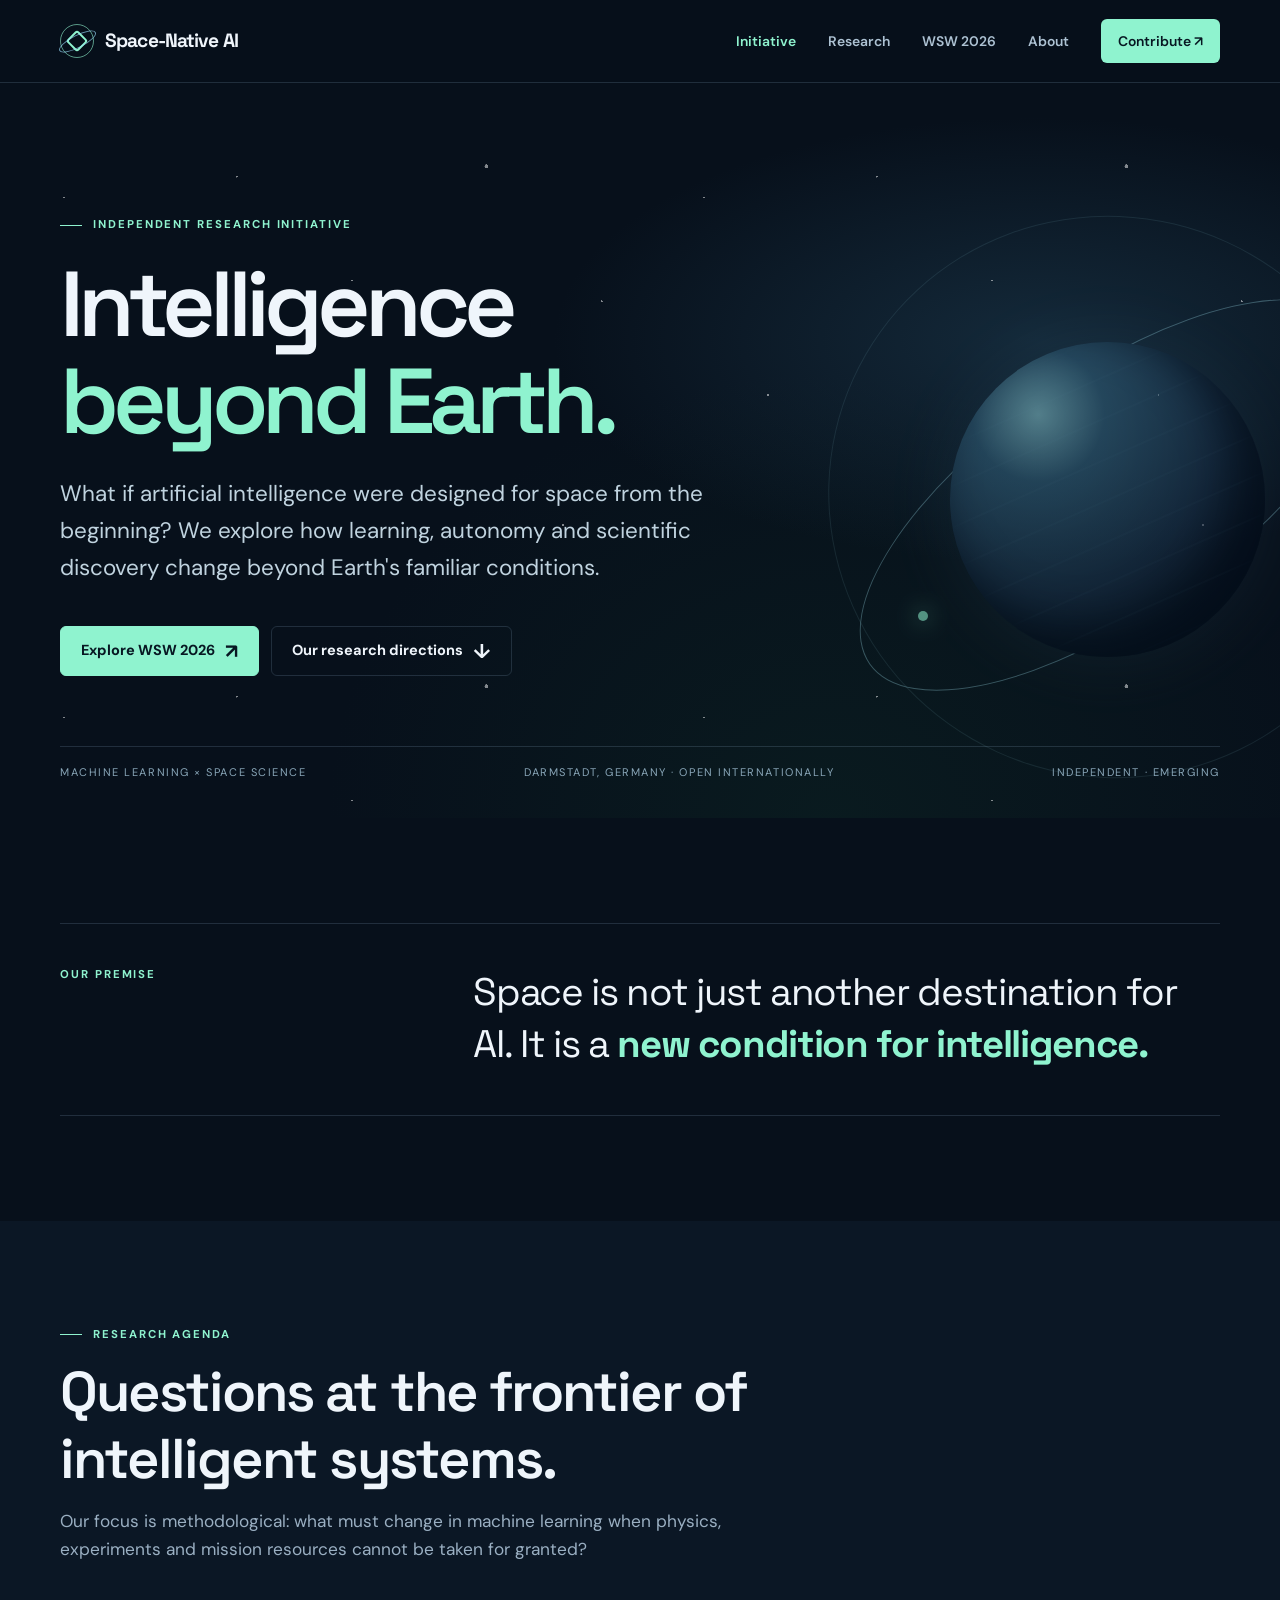
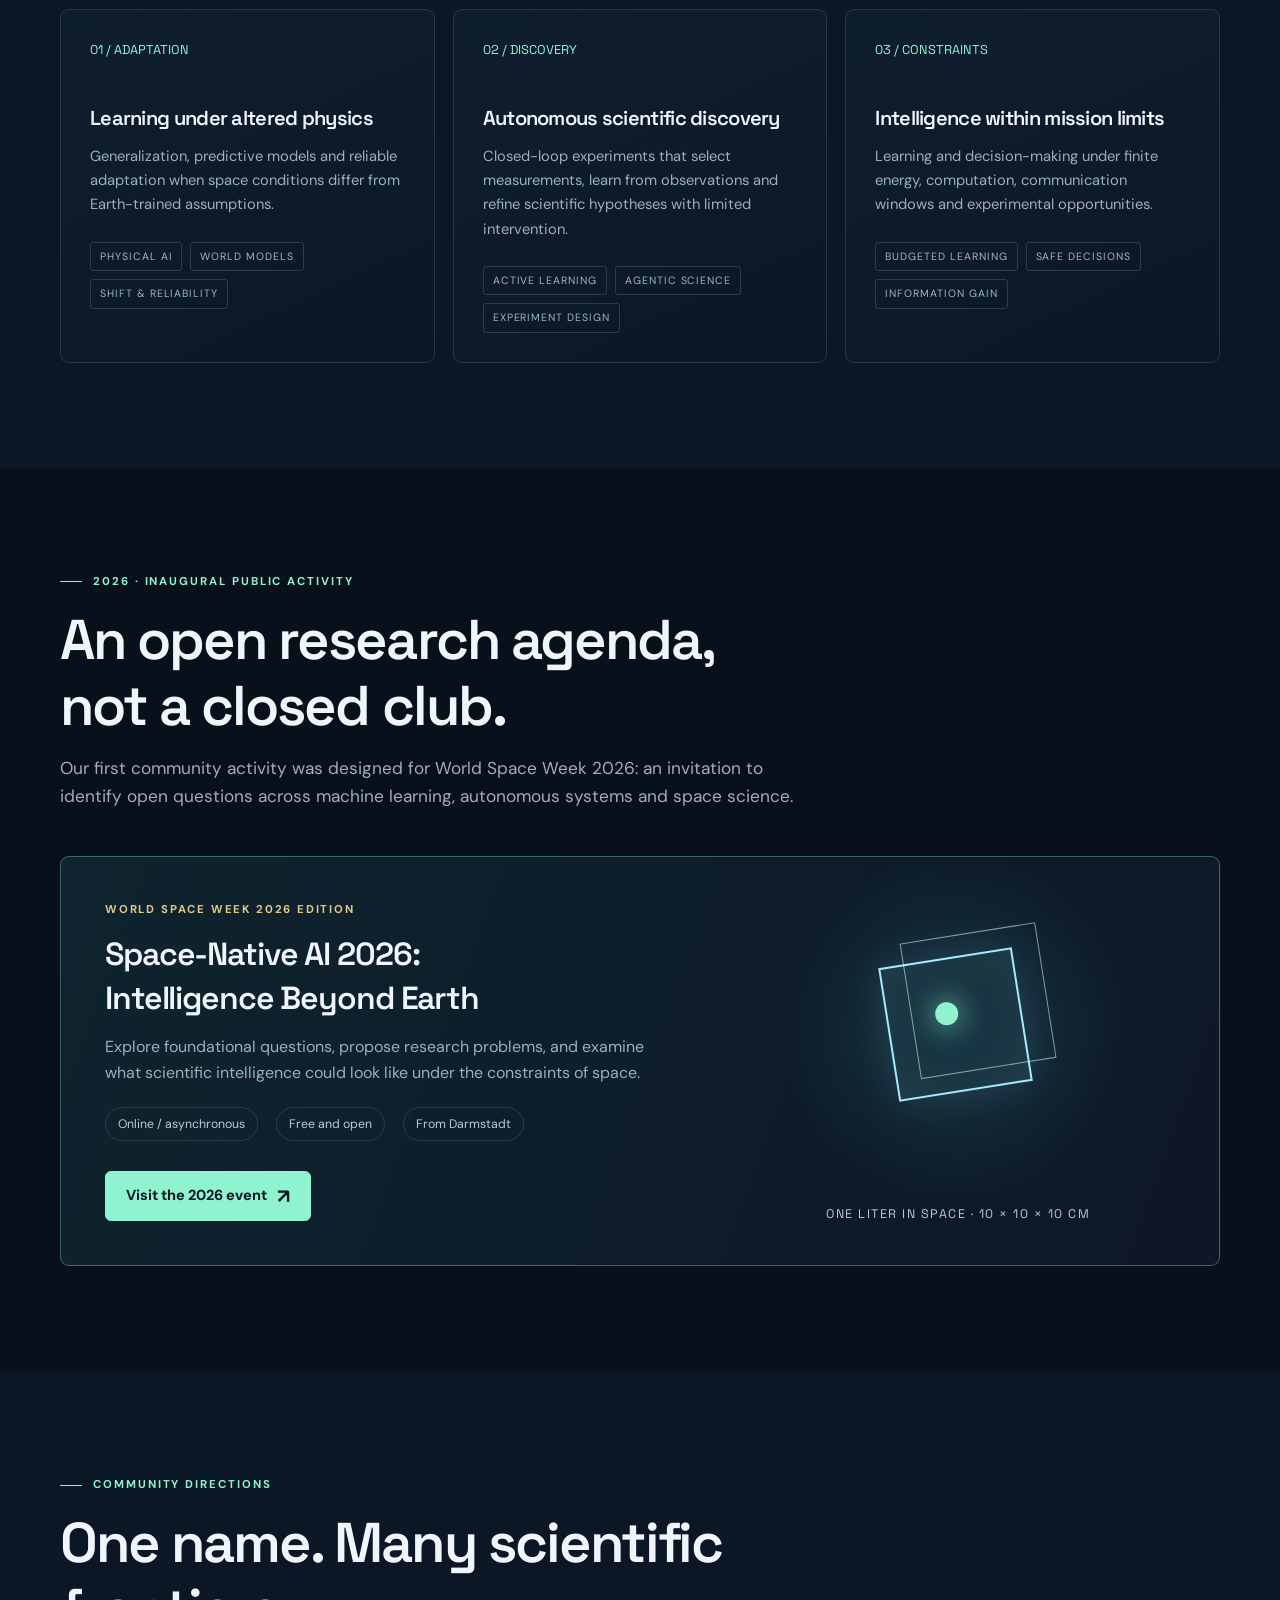
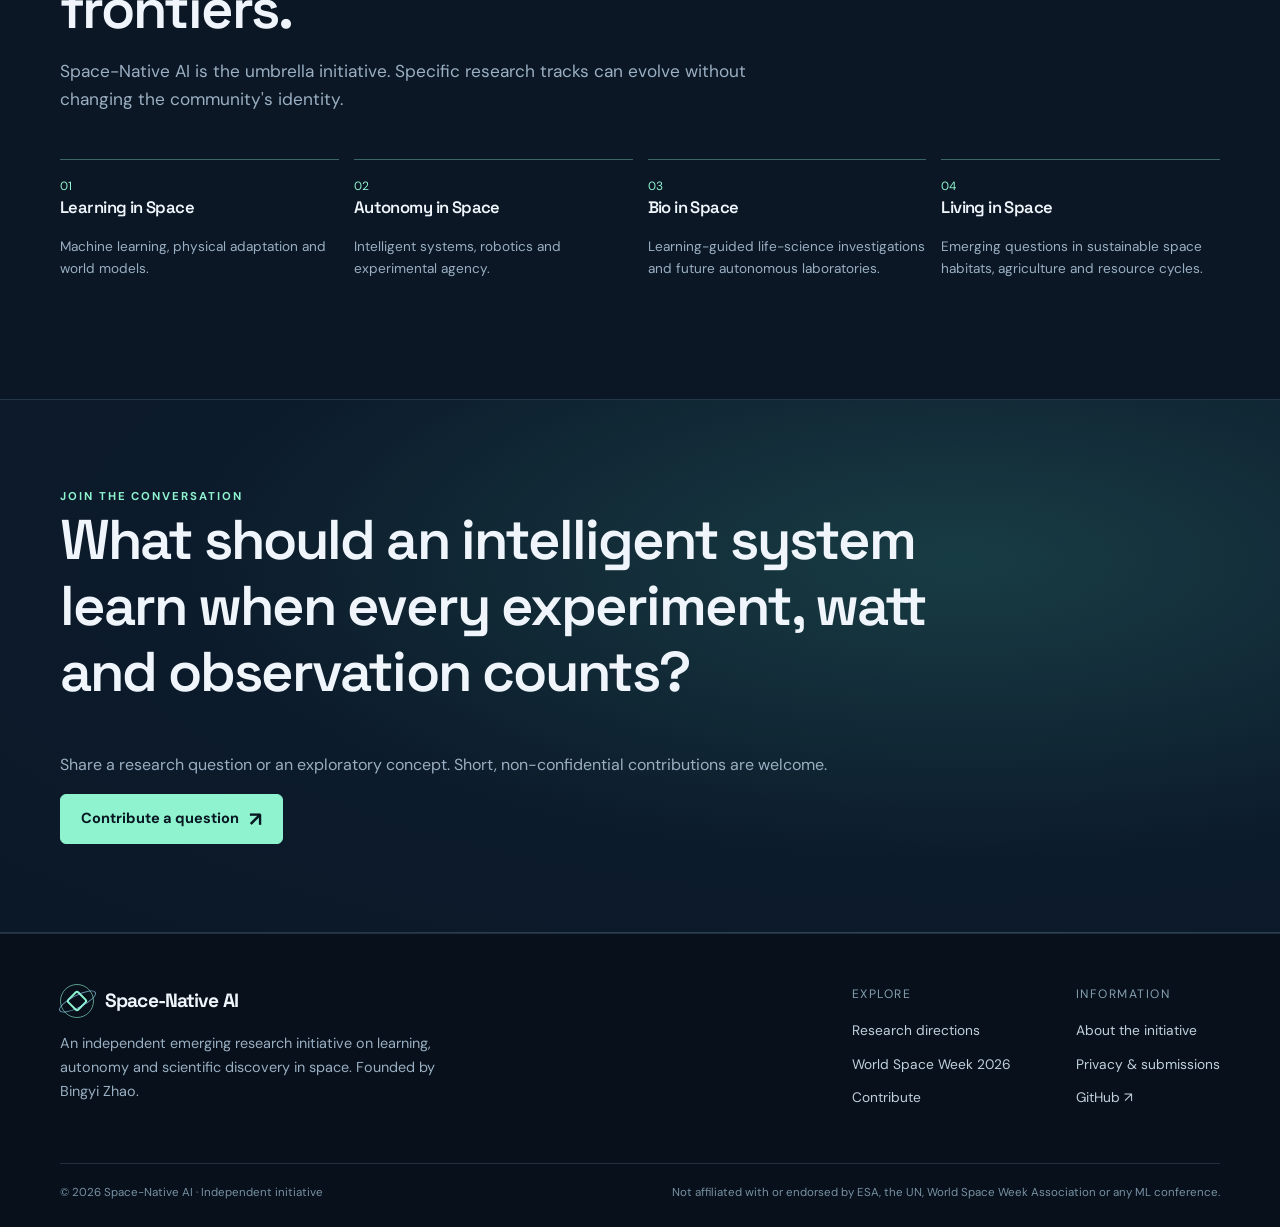
==== index.html @ cac22984 "Add files via upload" ====
<!doctype html>
<html lang="en"><head><meta charset="utf-8"><meta name="viewport" content="width=device-width,initial-scale=1"><meta name="theme-color" content="#07101b"><meta name="description" content="Space-Native AI is an independent emerging research initiative exploring machine learning, autonomous science and intelligence beyond Earth."><title>Space-Native AI — Intelligence Beyond Earth</title><link rel="canonical" href="https://space-native-ai.github.io/"><link rel="icon" href="favicon.svg" type="image/svg+xml"><link rel="stylesheet" href="styles.css"></head>
<body><a class="skip" href="#main">Skip to content</a>
<header class="site-header"><div class="container nav-wrap"><a class="brand" href="index.html" aria-label="Space-Native AI home"><span class="brand-symbol" aria-hidden="true"></span><span class="wordmark">Space-Native AI</span></a><button class="menu-toggle" aria-expanded="false" aria-controls="site-nav">Menu</button><nav id="site-nav" class="nav-links" aria-label="Primary"><a href="index.html" aria-current="page">Initiative</a><a href="index.html#research">Research</a><a href="event-2026.html">WSW 2026</a><a href="about.html">About</a><a class="nav-cta" href="contribute.html">Contribute ↗</a></nav></div></header>
<main id="main"><section class="hero"><div class="hero-orbit" aria-hidden="true"><div class="orbit-ring secondary"></div><div class="orbit-ring"></div><div class="planet"></div><div class="orbital-dot"></div></div><div class="container hero-content"><div class="eyebrow"><span class="dash"></span>Independent research initiative</div><h1>Intelligence<br><em>beyond Earth.</em></h1><p class="hero-lead">What if artificial intelligence were designed for space from the beginning? We explore how learning, autonomy and scientific discovery change beyond Earth's familiar conditions.</p><div class="hero-actions"><a class="btn primary" href="event-2026.html">Explore WSW 2026 <span class="arrow">↗</span></a><a class="btn" href="#research">Our research directions <span class="arrow">↓</span></a></div></div><div class="hero-foot"><div class="container foot-strip"><span>Machine Learning × Space Science</span><span>Darmstadt, Germany · Open internationally</span><span>Independent · Emerging</span></div></div></section>
<section class="section"><div class="container"><div class="statement"><div class="eyebrow">Our premise</div><blockquote>Space is not just another destination for AI. It is a <strong>new condition for intelligence.</strong></blockquote></div></div></section>
<section class="section alt" id="research"><div class="container"><div class="section-intro"><div class="eyebrow"><span class="dash"></span>Research agenda</div><h2>Questions at the frontier of intelligent systems.</h2><p>Our focus is methodological: what must change in machine learning when physics, experiments and mission resources cannot be taken for granted?</p></div><div class="grid-3"><article class="panel"><div class="number">01 / ADAPTATION</div><h3>Learning under altered physics</h3><p>Generalization, predictive models and reliable adaptation when space conditions differ from Earth-trained assumptions.</p><div class="tags"><span class="tag">Physical AI</span><span class="tag">World Models</span><span class="tag">Shift & Reliability</span></div></article><article class="panel"><div class="number">02 / DISCOVERY</div><h3>Autonomous scientific discovery</h3><p>Closed-loop experiments that select measurements, learn from observations and refine scientific hypotheses with limited intervention.</p><div class="tags"><span class="tag">Active Learning</span><span class="tag">Agentic Science</span><span class="tag">Experiment Design</span></div></article><article class="panel"><div class="number">03 / CONSTRAINTS</div><h3>Intelligence within mission limits</h3><p>Learning and decision-making under finite energy, computation, communication windows and experimental opportunities.</p><div class="tags"><span class="tag">Budgeted Learning</span><span class="tag">Safe Decisions</span><span class="tag">Information Gain</span></div></article></div></div></section>
<section class="section"><div class="container"><div class="section-intro"><div class="eyebrow"><span class="dash"></span>2026 · Inaugural public activity</div><h2>An open research agenda, not a closed club.</h2><p>Our first community activity was designed for World Space Week 2026: an invitation to identify open questions across machine learning, autonomous systems and space science.</p></div><div class="event-panel"><div class="event-panel-content"><div class="kicker">World Space Week 2026 edition</div><h3>Space-Native AI 2026:<br>Intelligence Beyond Earth</h3><p>Explore foundational questions, propose research problems, and examine what scientific intelligence could look like under the constraints of space.</p><div class="meta"><span>Online / asynchronous</span><span>Free and open</span><span>From Darmstadt</span></div><a class="btn primary" href="event-2026.html">Visit the 2026 event <span class="arrow">↗</span></a></div><div class="event-panel-visual" aria-hidden="true"><div class="cube"></div><div class="cube-caption">ONE LITER IN SPACE · 10 × 10 × 10 CM</div></div></div></div></section>
<section class="section alt"><div class="container"><div class="section-intro"><div class="eyebrow"><span class="dash"></span>Community directions</div><h2>One name. Many scientific frontiers.</h2><p>Space-Native AI is the umbrella initiative. Specific research tracks can evolve without changing the community's identity.</p></div><div class="tracks"><div class="track"><div class="track-no">01</div><h3>Learning in Space</h3><p>Machine learning, physical adaptation and world models.</p></div><div class="track"><div class="track-no">02</div><h3>Autonomy in Space</h3><p>Intelligent systems, robotics and experimental agency.</p></div><div class="track"><div class="track-no">03</div><h3>Bio in Space</h3><p>Learning-guided life-science investigations and future autonomous laboratories.</p></div><div class="track"><div class="track-no">04</div><h3>Living in Space</h3><p>Emerging questions in sustainable space habitats, agriculture and resource cycles.</p></div></div></div></section>
<section class="quote-band"><div class="container"><div class="eyebrow">Join the conversation</div><h2>What should an intelligent system learn when every experiment, watt and observation counts?</h2><p>Share a research question or an exploratory concept. Short, non-confidential contributions are welcome.</p><a class="btn primary" href="contribute.html">Contribute a question <span class="arrow">↗</span></a></div></section></main>
<footer class="footer"><div class="container"><div class="footer-main"><div><a class="brand" href="index.html"><span class="brand-symbol" aria-hidden="true"></span><span class="wordmark">Space-Native AI</span></a><p class="footer-description">An independent emerging research initiative on learning, autonomy and scientific discovery in space. Founded by Bingyi Zhao.</p></div><div class="footer-links"><div><span>Explore</span><a href="index.html#research">Research directions</a><a href="event-2026.html">World Space Week 2026</a><a href="contribute.html">Contribute</a></div><div><span>Information</span><a href="about.html">About the initiative</a><a href="privacy.html">Privacy & submissions</a><a href="https://github.com/space-native-ai/space-native-ai.github.io" target="_blank" rel="noopener noreferrer">GitHub ↗</a></div></div></div><div class="footer-bottom"><span>© <span data-year>2026</span> Space-Native AI · Independent initiative</span><span>Not affiliated with or endorsed by ESA, the UN, World Space Week Association or any ML conference.</span></div></div></footer><script src="script.js"></script></body></html>
---- styles.css ----
@import url('https://fonts.googleapis.com/css2?family=DM+Sans:wght@400;500;600;700&family=Space+Grotesk:wght@400;500;600;700&display=swap');
:root{--bg:#07101b;--navy:#0b1828;--panel:#101f2f;--panel2:#142537;--ink:#eff5fb;--muted:#9aafc2;--subtle:#668196;--line:rgba(168,207,232,.16);--accent:#8ff3cf;--sky:#9bdfff;--gold:#e0c78a;--max:1160px}*{box-sizing:border-box}html{scroll-behavior:smooth}body{margin:0;background:var(--bg);color:var(--ink);font:16px/1.65 'DM Sans',system-ui,-apple-system,Segoe UI,sans-serif;-webkit-font-smoothing:antialiased}a{color:inherit;text-decoration:none}button{font:inherit}h1,h2,h3,h4,p{margin-top:0}h1,h2,h3,.wordmark,.mono-head{font-family:'Space Grotesk',system-ui,sans-serif;letter-spacing:-.035em}p{color:var(--muted)}h1{font-size:clamp(3.25rem,7.2vw,6.8rem);line-height:1.06;font-weight:600;letter-spacing:-.065em}h2{font-size:clamp(2rem,4.4vw,3.5rem);line-height:1.18;font-weight:600}h3{font-size:1.26rem;line-height:1.35;font-weight:600}.container{width:min(calc(100% - 52px),var(--max));margin-inline:auto}.skip{position:absolute;top:-100px;left:12px;padding:10px 16px;background:var(--accent);color:#0b1721;z-index:100}.skip:focus{top:12px}.site-header{height:83px;position:relative;z-index:20;border-bottom:1px solid var(--line);background:#07101be8;backdrop-filter:blur(16px)}.nav-wrap{height:100%;display:flex;align-items:center;justify-content:space-between;gap:22px}.brand{display:flex;align-items:center;gap:11px}.brand-symbol{width:34px;height:34px;border:1px solid #8ff3cf99;border-radius:50%;position:relative;display:grid;place-items:center}.brand-symbol::before{content:'';width:12px;height:12px;border:2px solid var(--accent);transform:rotate(45deg);border-radius:3px}.brand-symbol::after{content:'';position:absolute;width:39px;height:11px;border:1px solid var(--sky);transform:rotate(-27deg);border-radius:50%;opacity:.65}.wordmark{font-size:1.2rem;letter-spacing:-.045em;font-weight:700}.nav-links{display:flex;gap:32px;align-items:center}.nav-links a{font-size:.87rem;color:#adc2d3;font-weight:600;transition:color .2s}.nav-links a:hover,.nav-links a[aria-current=page]{color:var(--accent)}.nav-links .nav-cta{color:#071722;background:var(--accent);padding:11px 17px;border-radius:6px}.nav-links .nav-cta:hover{color:#071722;background:#b1ffe2}.menu-toggle{display:none;border:1px solid var(--line);background:transparent;color:var(--ink);padding:8px 11px;border-radius:5px}.eyebrow{text-transform:uppercase;letter-spacing:.17em;color:var(--accent);font-size:.71rem;font-weight:700}.eyebrow .dash{display:inline-block;width:22px;height:1px;background:currentColor;vertical-align:middle;margin-right:11px}.hero{position:relative;min-height:720px;overflow:hidden;background:radial-gradient(ellipse at 81% 35%,#23475e75 0%,transparent 33%),radial-gradient(ellipse at 65% 100%,#10372a45,transparent 43%)}.hero:before,.starfield:before{content:'';position:absolute;inset:0;pointer-events:none;opacity:.5;background-image:radial-gradient(1px 1px at 10% 22%,#ffffff 90%,transparent),radial-gradient(1px 1px at 20% 60%,#ffffff 90%,transparent),radial-gradient(1px 1px at 37% 18%,#ffffff 90%,transparent),radial-gradient(1px 1px at 55% 38%,#fff 90%,transparent),radial-gradient(2px 2px at 76% 16%,#fff 90%,transparent),radial-gradient(1px 1px at 81% 60%,#fff 90%,transparent),radial-gradient(1px 1px at 94% 42%,#fff 90%,transparent),radial-gradient(1px 1px at 88% 85%,#fff 90%,transparent);background-size:640px 520px}.hero-content{position:relative;z-index:2;padding-top:133px;padding-bottom:142px}.hero h1{max-width:830px;margin:21px 0 25px}.hero h1 em{font-style:normal;color:var(--accent)}.hero-lead{font-size:clamp(1.13rem,2vw,1.4rem);max-width:660px;line-height:1.65;color:#c0d3df}.hero-actions{display:flex;gap:12px;flex-wrap:wrap;margin-top:39px}.btn{min-height:49px;display:inline-flex;gap:10px;align-items:center;justify-content:center;border:1px solid var(--line);padding:12px 20px;border-radius:6px;color:var(--ink);font-size:.91rem;font-weight:700;transition:transform .2s,background .2s,border-color .2s}.btn:hover{transform:translateY(-2px);border-color:var(--accent)}.btn.primary{background:var(--accent);color:#071722;border-color:var(--accent)}.btn.primary:hover{background:#b1ffe2}.btn .arrow{font-size:1.25rem;line-height:1}.hero-orbit{pointer-events:none;position:absolute;width:620px;height:620px;right:-140px;top:110px;opacity:.56}.planet{position:absolute;width:315px;height:315px;border-radius:50%;left:150px;top:149px;background:radial-gradient(circle at 28% 23%,#87c7d1 0%,#34637e 20%,#1b344d 55%,#081422 77%);box-shadow:inset -25px -22px 48px #020c1a,0 0 70px #568ba330}.planet:before{content:'';position:absolute;inset:0;border-radius:50%;background:repeating-linear-gradient(156deg,transparent 0 17px,#9bdfff09 18px 19px,transparent 20px 38px);mask-image:radial-gradient(circle,#000 60%,transparent 74%)}.orbit-ring{position:absolute;width:590px;height:240px;border:1px solid #a8ecf987;border-radius:50%;transform:rotate(-35deg);left:16px;top:182px}.orbit-ring.secondary{width:570px;height:560px;top:24px;left:27px;opacity:.32;transform:rotate(30deg)}.orbital-dot{position:absolute;width:10px;height:10px;background:var(--accent);box-shadow:0 0 22px var(--accent);border-radius:50%;left:118px;top:418px}.hero-foot{position:absolute;bottom:37px;left:0;right:0;z-index:3}.foot-strip{display:flex;justify-content:space-between;gap:20px;border-top:1px solid var(--line);padding-top:16px;color:#89a6b8;text-transform:uppercase;font-size:.69rem;letter-spacing:.14em}.section{padding:105px 0}.section-tight{padding:80px 0}.section.alt{background:#0b1725}.section-intro{max-width:735px;margin-bottom:45px}.section-intro h2{margin:15px 0 15px}.section-intro p{font-size:1.08rem}.grid-3{display:grid;grid-template-columns:repeat(3,minmax(0,1fr));gap:18px}.grid-2{display:grid;grid-template-columns:repeat(2,minmax(0,1fr));gap:18px}.panel{padding:29px;border:1px solid var(--line);background:linear-gradient(155deg,#14283a70,#0d192870);border-radius:9px;position:relative}.panel .number{font-family:'Space Grotesk';font-size:.8rem;color:var(--accent);margin-bottom:45px}.panel h3{margin-bottom:12px}.panel p{font-size:.92rem;margin-bottom:0}.panel .tags{margin-top:25px}.tags{display:flex;flex-wrap:wrap;gap:8px}.tag{font-size:.66rem;text-transform:uppercase;letter-spacing:.09em;border:1px solid #a3c2d133;padding:5px 9px;border-radius:3px;color:#9cb7c7}.statement{padding:42px 0 45px;border-top:1px solid var(--line);border-bottom:1px solid var(--line);display:grid;grid-template-columns:1fr 2fr;gap:40px;align-items:start}.statement blockquote{font-family:'Space Grotesk';font-size:clamp(1.7rem,3vw,2.7rem);line-height:1.35;margin:0;letter-spacing:-.035em}.statement blockquote strong{color:var(--accent)}.event-panel{border:1px solid #8ff3cf59;border-radius:9px;display:grid;grid-template-columns:1.1fr .9fr;overflow:hidden;background:linear-gradient(110deg,#143039a0,#0d1728)}.event-panel-content{padding:44px}.event-panel h3{font-size:2rem;margin:14px 0}.event-panel-visual{position:relative;min-height:340px;background:radial-gradient(circle at 50% 42%,#204d5988,transparent 50%)}.cube{position:absolute;left:calc(50% - 70px);top:100px;width:135px;height:135px;border:2px solid #a6ebff;transform:rotate(-12deg) skew(-3deg,3deg);box-shadow:inset 0 0 65px #9ffff122,0 0 45px #9ee9f122}.cube:before{content:'';width:135px;height:135px;position:absolute;border:1px solid #e1fff2;transform:translate(23px,-23px);opacity:.55}.cube:after{content:'';position:absolute;width:23px;height:23px;top:42px;left:47px;background:var(--accent);border-radius:50%;box-shadow:0 0 30px var(--accent)}.cube-caption{position:absolute;bottom:40px;left:0;width:100%;font-family:'Space Grotesk';text-align:center;letter-spacing:.12em;color:#b2cad5;font-size:.78rem}.tracks{display:grid;grid-template-columns:repeat(4,1fr);gap:15px}.track{border-top:1px solid #89eccc60;padding-top:17px}.track h3{font-size:1.04rem}.track p{font-size:.85rem}.track .track-no{color:var(--accent);font-size:.75rem}.quote-band{padding:88px 0;background:radial-gradient(ellipse at 75% 30%,#183c44,#0c1b2b 57%,#0b1828);border-top:1px solid var(--line);border-bottom:1px solid var(--line)}.quote-band h2{max-width:900px}.meta{display:flex;gap:18px;flex-wrap:wrap;margin:20px 0 30px}.meta span{padding:6px 12px;border:1px solid var(--line);border-radius:30px;font-size:.77rem;color:#b8cbd8}.page-hero{padding:95px 0 78px;position:relative;overflow:hidden;background:radial-gradient(ellipse at 86% 15%,#16445b70,transparent 44%)}.page-hero h1{font-size:clamp(3rem,6vw,5.3rem);max-width:900px;margin:18px 0}.page-hero .lead{font-size:1.18rem;max-width:760px}.rich-copy{max-width:800px}.rich-copy h2{font-size:1.8rem;margin-top:40px}.rich-copy p{font-size:1.04rem}.steps{counter-reset:step}.step{border-top:1px solid var(--line);padding:24px 0;display:grid;grid-template-columns:65px 1fr;gap:10px}.step::before{counter-increment:step;content:'0'counter(step);font-family:'Space Grotesk';color:var(--accent);font-size:1.5rem}.step h3{margin-bottom:8px}.step p{margin:0}.notice{border-left:3px solid var(--accent);padding:17px 22px;background:#12322d59;color:#c1dad2;font-size:.92rem}.notice p{margin:0;color:inherit}.footer{padding:50px 0 25px;border-top:1px solid var(--line)}.footer-main{display:flex;justify-content:space-between;gap:40px;padding-bottom:45px}.footer-main .footer-description{max-width:390px;margin-top:14px;font-size:.9rem}.footer-links{display:flex;gap:65px}.footer-links>div{display:flex;flex-direction:column;gap:11px}.footer-links span{font-size:.76rem;color:#85a0b0;text-transform:uppercase;letter-spacing:.12em;margin-bottom:4px}.footer-links a{font-size:.86rem;color:#c0d1db}.footer-links a:hover{color:var(--accent)}.footer-bottom{border-top:1px solid var(--line);display:flex;justify-content:space-between;gap:25px;padding-top:19px;font-size:.72rem;color:#7891a3}.footer-bottom a{text-decoration:underline}.fineprint{font-size:.83rem;color:#88a2b3}.list-clean{padding-left:20px;color:var(--muted)}.list-clean li{margin:9px 0}.two-col{display:grid;grid-template-columns:1fr 1fr;gap:60px}.link-text{color:var(--accent);font-size:.92rem;font-weight:700}.link-text:hover{text-decoration:underline}.small-label{font-size:.75rem;text-transform:uppercase;letter-spacing:.12em;color:#8ea9b7}.research-agenda{padding:30px;border:1px solid var(--line);border-radius:9px;margin:18px 0}.research-agenda h3{margin-bottom:12px}.research-agenda .q{font-family:'Space Grotesk';color:var(--ink);font-size:1.07rem}.research-agenda p{margin-bottom:0}.callout{background:#102a30;border:1px solid #8ff3cf59;border-radius:9px;padding:34px}.callout p{max-width:760px}.callout h2{margin-bottom:15px}.tiny{font-size:.74rem}.kicker{color:var(--gold);text-transform:uppercase;font-size:.71rem;letter-spacing:.16em;font-weight:700}.full{width:100%}@media(max-width:900px){.hero-orbit{right:-350px;opacity:.38}.hero-content{padding-top:110px}.grid-3,.tracks{grid-template-columns:repeat(2,1fr)}.statement{grid-template-columns:1fr}.event-panel{grid-template-columns:1fr}.event-panel-visual{min-height:250px}.cube{top:45px}.footer-links{gap:30px}}@media(max-width:680px){.container{width:min(calc(100% - 34px),var(--max))}.site-header{height:72px}.menu-toggle{display:block}.nav-links{display:none;position:absolute;left:0;right:0;top:72px;background:#0a1929;padding:20px 18px 25px;border-bottom:1px solid var(--line);flex-direction:column;gap:19px;align-items:stretch}.nav-links.open{display:flex}.nav-links .nav-cta{text-align:center}.hero{min-height:650px}.hero-content{padding-top:90px;padding-bottom:130px}.hero-orbit{right:-440px;top:160px;opacity:.26}.foot-strip{font-size:.59rem;flex-direction:column;gap:6px}.section{padding:68px 0}.section-tight{padding:60px 0}.grid-2,.grid-3,.tracks,.two-col{grid-template-columns:1fr}.page-hero{padding:68px 0}.event-panel-content{padding:27px}.footer-main{flex-direction:column}.footer-links{justify-content:space-between}.footer-bottom{flex-direction:column;gap:6px}.panel{padding:24px}.panel .number{margin-bottom:26px}}@media(prefers-reduced-motion:reduce){html{scroll-behavior:auto}*,*:before,*:after{transition:none!important;animation:none!important}}
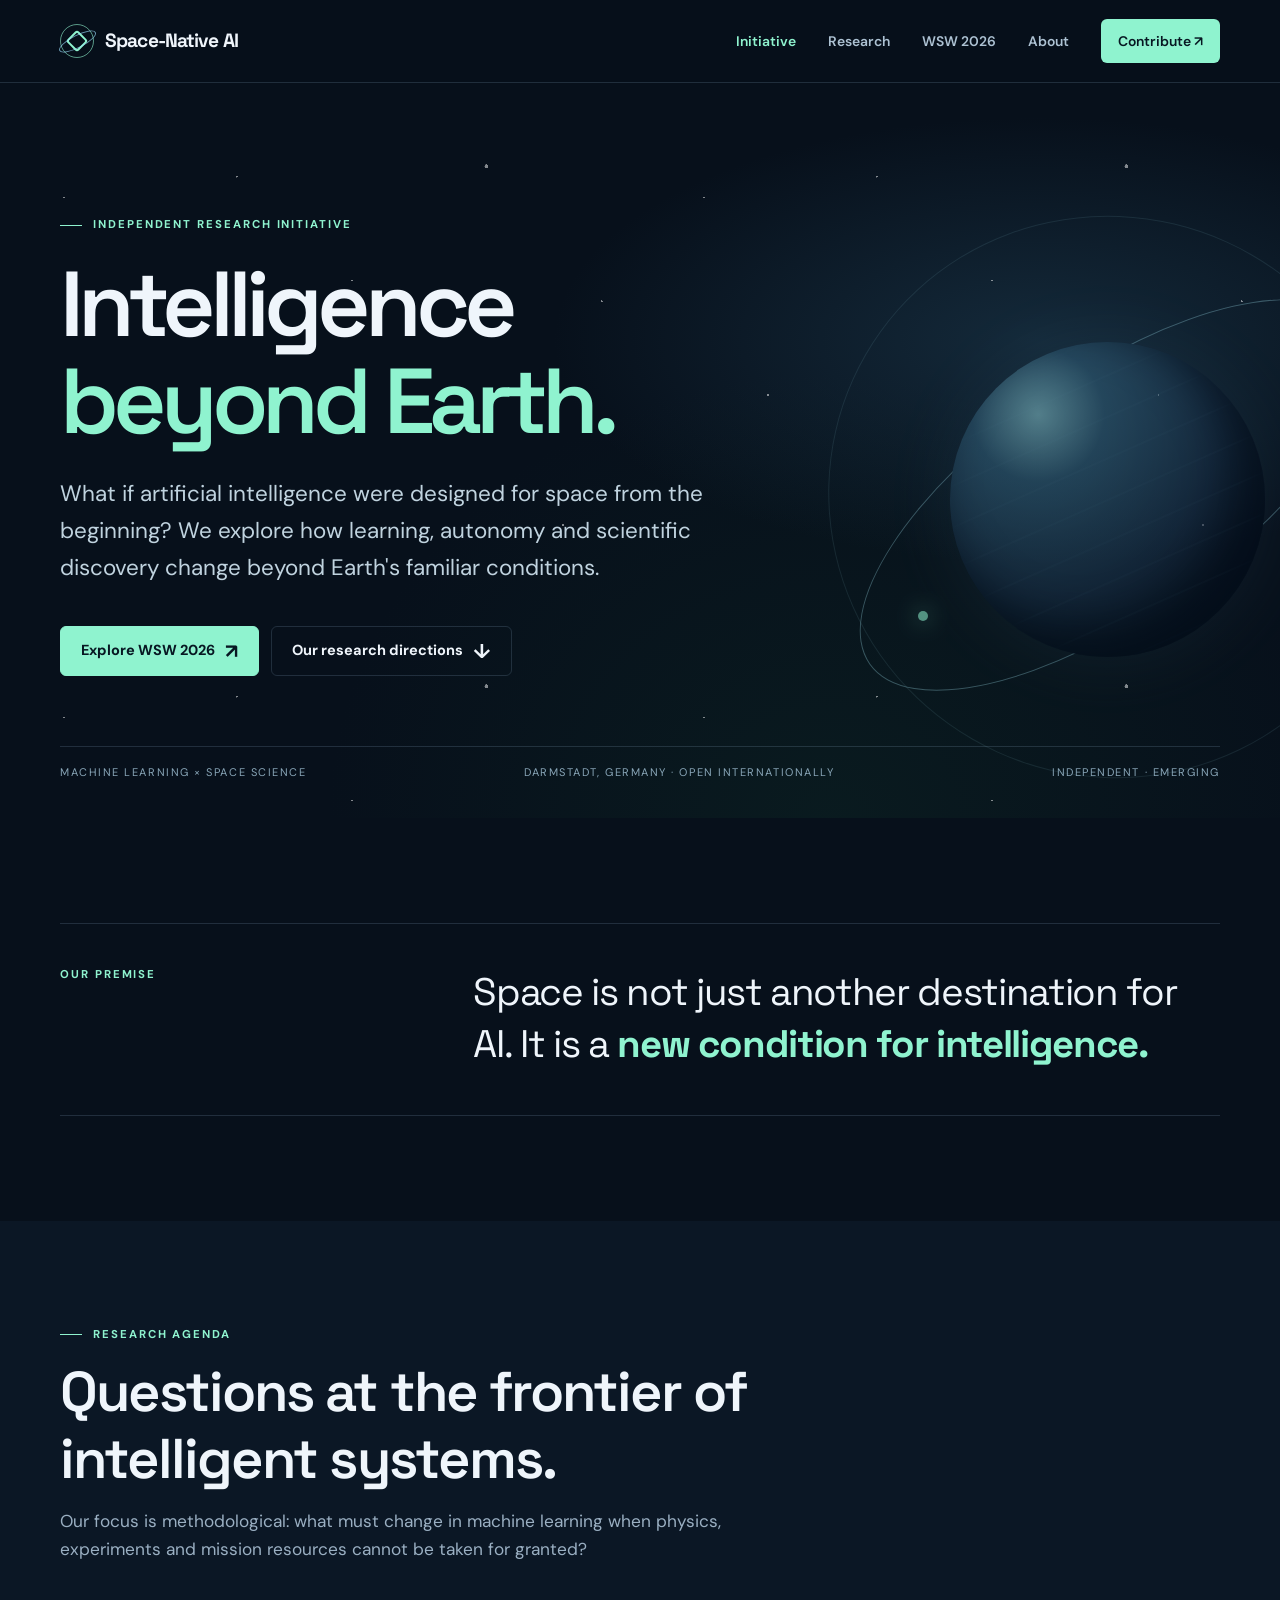
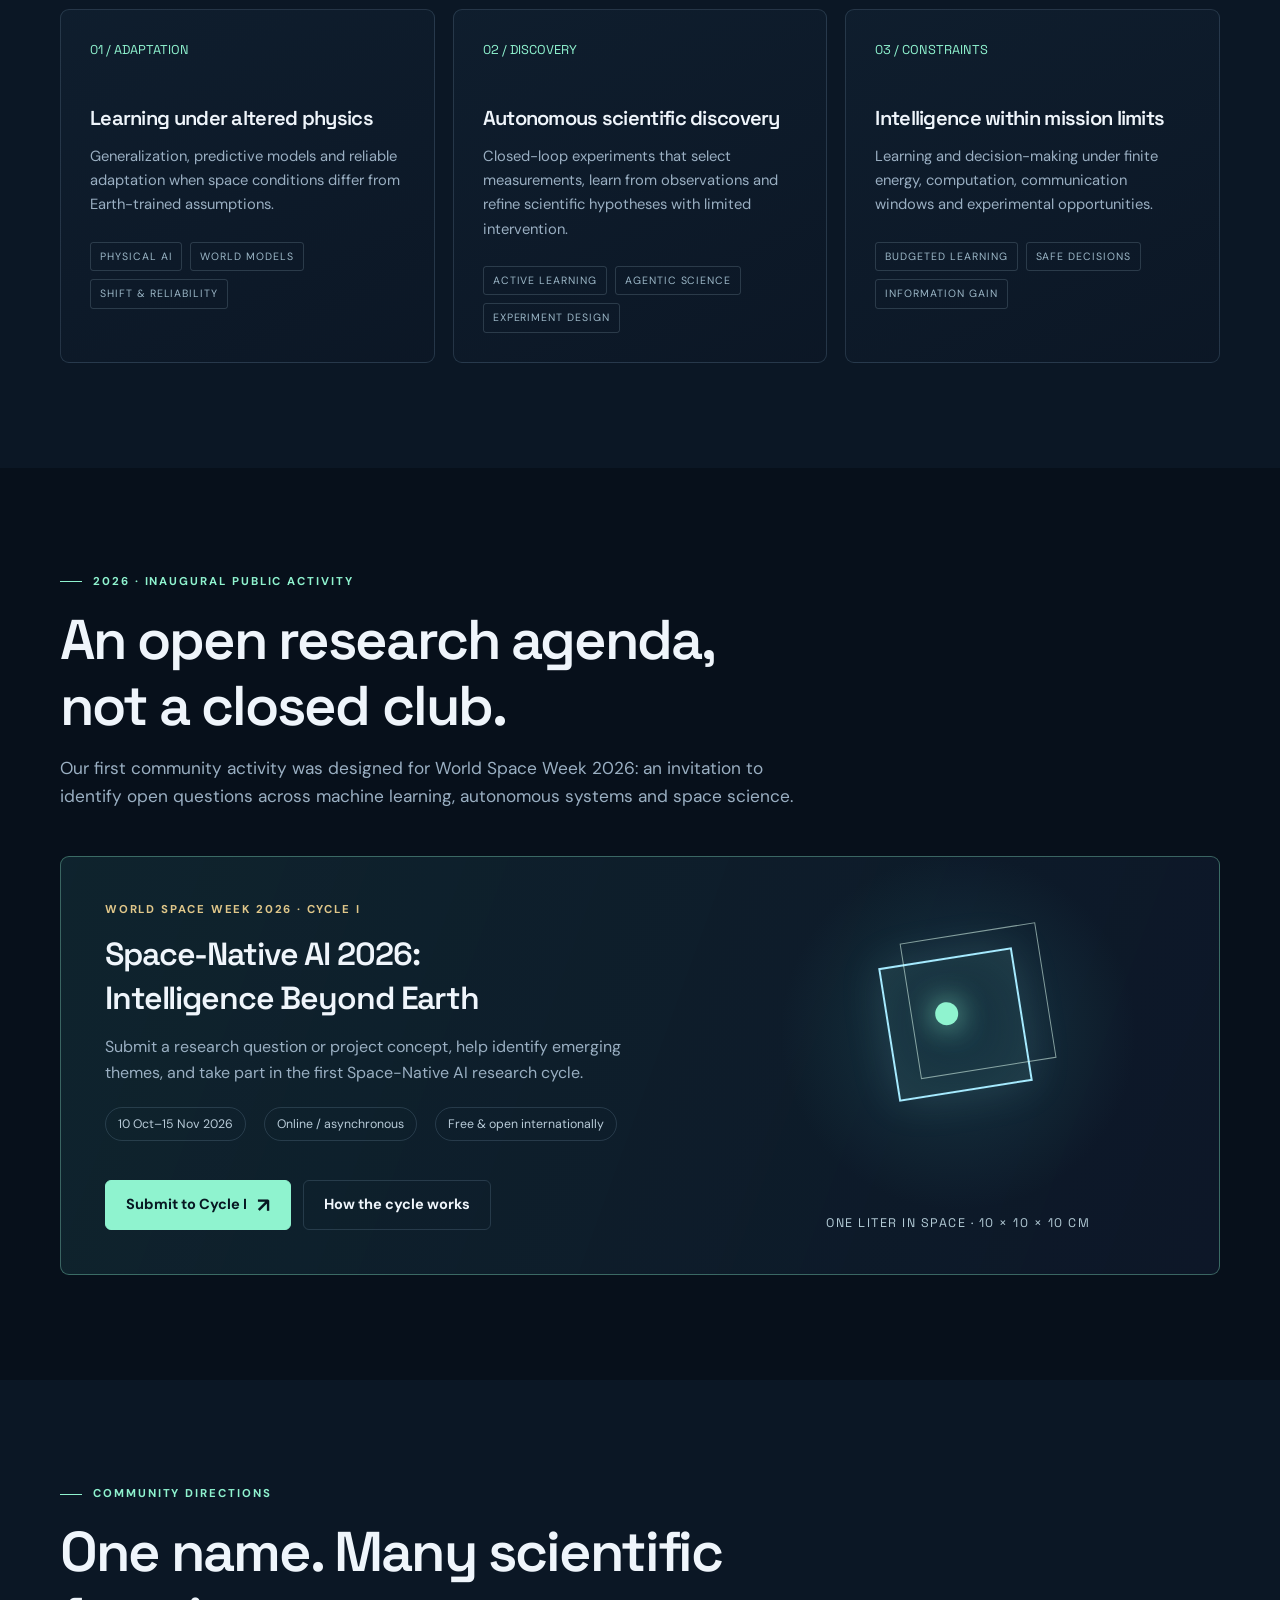
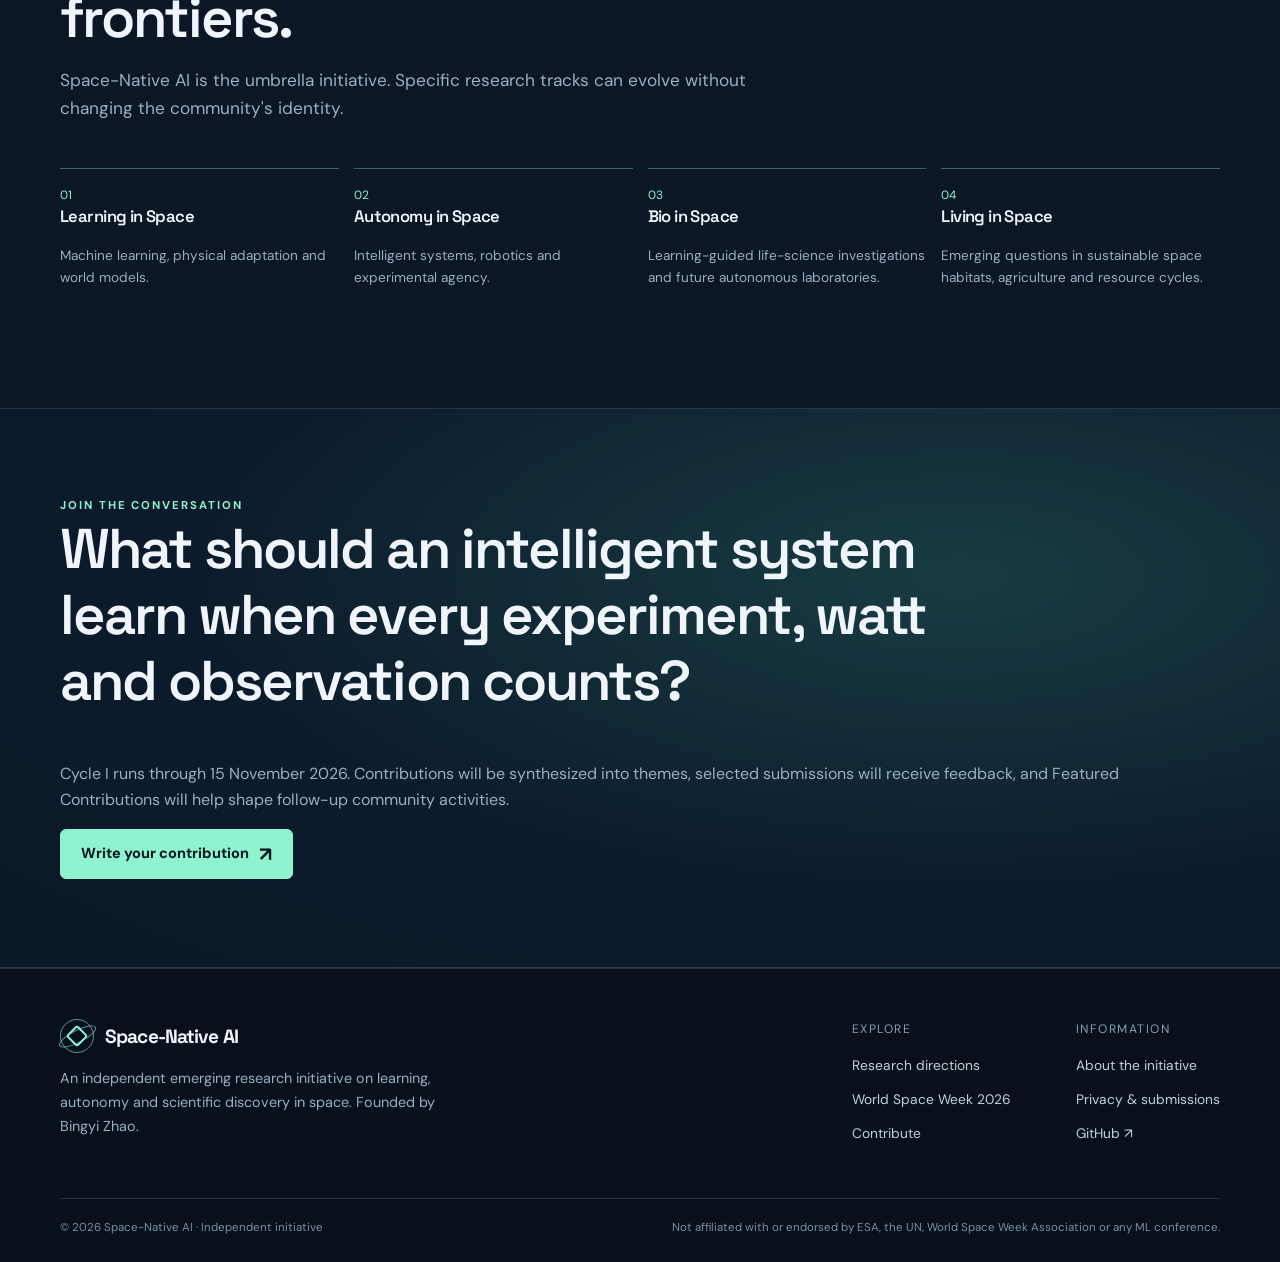
==== commit 5d6aacab: "Connect homepage to Cycle I submission flow" ====
--- a/index.html
+++ b/index.html
@@ -5,7 +5,7 @@
 <main id="main"><section class="hero"><div class="hero-orbit" aria-hidden="true"><div class="orbit-ring secondary"></div><div class="orbit-ring"></div><div class="planet"></div><div class="orbital-dot"></div></div><div class="container hero-content"><div class="eyebrow"><span class="dash"></span>Independent research initiative</div><h1>Intelligence<br><em>beyond Earth.</em></h1><p class="hero-lead">What if artificial intelligence were designed for space from the beginning? We explore how learning, autonomy and scientific discovery change beyond Earth's familiar conditions.</p><div class="hero-actions"><a class="btn primary" href="event-2026.html">Explore WSW 2026 <span class="arrow">↗</span></a><a class="btn" href="#research">Our research directions <span class="arrow">↓</span></a></div></div><div class="hero-foot"><div class="container foot-strip"><span>Machine Learning × Space Science</span><span>Darmstadt, Germany · Open internationally</span><span>Independent · Emerging</span></div></div></section>
 <section class="section"><div class="container"><div class="statement"><div class="eyebrow">Our premise</div><blockquote>Space is not just another destination for AI. It is a <strong>new condition for intelligence.</strong></blockquote></div></div></section>
 <section class="section alt" id="research"><div class="container"><div class="section-intro"><div class="eyebrow"><span class="dash"></span>Research agenda</div><h2>Questions at the frontier of intelligent systems.</h2><p>Our focus is methodological: what must change in machine learning when physics, experiments and mission resources cannot be taken for granted?</p></div><div class="grid-3"><article class="panel"><div class="number">01 / ADAPTATION</div><h3>Learning under altered physics</h3><p>Generalization, predictive models and reliable adaptation when space conditions differ from Earth-trained assumptions.</p><div class="tags"><span class="tag">Physical AI</span><span class="tag">World Models</span><span class="tag">Shift & Reliability</span></div></article><article class="panel"><div class="number">02 / DISCOVERY</div><h3>Autonomous scientific discovery</h3><p>Closed-loop experiments that select measurements, learn from observations and refine scientific hypotheses with limited intervention.</p><div class="tags"><span class="tag">Active Learning</span><span class="tag">Agentic Science</span><span class="tag">Experiment Design</span></div></article><article class="panel"><div class="number">03 / CONSTRAINTS</div><h3>Intelligence within mission limits</h3><p>Learning and decision-making under finite energy, computation, communication windows and experimental opportunities.</p><div class="tags"><span class="tag">Budgeted Learning</span><span class="tag">Safe Decisions</span><span class="tag">Information Gain</span></div></article></div></div></section>
-<section class="section"><div class="container"><div class="section-intro"><div class="eyebrow"><span class="dash"></span>2026 · Inaugural public activity</div><h2>An open research agenda, not a closed club.</h2><p>Our first community activity was designed for World Space Week 2026: an invitation to identify open questions across machine learning, autonomous systems and space science.</p></div><div class="event-panel"><div class="event-panel-content"><div class="kicker">World Space Week 2026 edition</div><h3>Space-Native AI 2026:<br>Intelligence Beyond Earth</h3><p>Explore foundational questions, propose research problems, and examine what scientific intelligence could look like under the constraints of space.</p><div class="meta"><span>Online / asynchronous</span><span>Free and open</span><span>From Darmstadt</span></div><a class="btn primary" href="event-2026.html">Visit the 2026 event <span class="arrow">↗</span></a></div><div class="event-panel-visual" aria-hidden="true"><div class="cube"></div><div class="cube-caption">ONE LITER IN SPACE · 10 × 10 × 10 CM</div></div></div></div></section>
+<section class="section"><div class="container"><div class="section-intro"><div class="eyebrow"><span class="dash"></span>2026 · Inaugural public activity</div><h2>An open research agenda, not a closed club.</h2><p>Our first community activity was designed for World Space Week 2026: an invitation to identify open questions across machine learning, autonomous systems and space science.</p></div><div class="event-panel"><div class="event-panel-content"><div class="kicker">World Space Week 2026 · Cycle I</div><h3>Space-Native AI 2026:<br>Intelligence Beyond Earth</h3><p>Submit a research question or project concept, help identify emerging themes, and take part in the first Space-Native AI research cycle.</p><div class="meta"><span>10 Oct–15 Nov 2026</span><span>Online / asynchronous</span><span>Free & open internationally</span></div><div class="hero-actions"><a class="btn primary" href="contribute.html#submit">Submit to Cycle I <span class="arrow">↗</span></a><a class="btn" href="event-2026.html">How the cycle works</a></div></div><div class="event-panel-visual" aria-hidden="true"><div class="cube"></div><div class="cube-caption">ONE LITER IN SPACE · 10 × 10 × 10 CM</div></div></div></div></section>
 <section class="section alt"><div class="container"><div class="section-intro"><div class="eyebrow"><span class="dash"></span>Community directions</div><h2>One name. Many scientific frontiers.</h2><p>Space-Native AI is the umbrella initiative. Specific research tracks can evolve without changing the community's identity.</p></div><div class="tracks"><div class="track"><div class="track-no">01</div><h3>Learning in Space</h3><p>Machine learning, physical adaptation and world models.</p></div><div class="track"><div class="track-no">02</div><h3>Autonomy in Space</h3><p>Intelligent systems, robotics and experimental agency.</p></div><div class="track"><div class="track-no">03</div><h3>Bio in Space</h3><p>Learning-guided life-science investigations and future autonomous laboratories.</p></div><div class="track"><div class="track-no">04</div><h3>Living in Space</h3><p>Emerging questions in sustainable space habitats, agriculture and resource cycles.</p></div></div></div></section>
-<section class="quote-band"><div class="container"><div class="eyebrow">Join the conversation</div><h2>What should an intelligent system learn when every experiment, watt and observation counts?</h2><p>Share a research question or an exploratory concept. Short, non-confidential contributions are welcome.</p><a class="btn primary" href="contribute.html">Contribute a question <span class="arrow">↗</span></a></div></section></main>
+<section class="quote-band"><div class="container"><div class="eyebrow">Join the conversation</div><h2>What should an intelligent system learn when every experiment, watt and observation counts?</h2><p>Cycle I runs through 15 November 2026. Contributions will be synthesized into themes, selected submissions will receive feedback, and Featured Contributions will help shape follow-up community activities.</p><a class="btn primary" href="contribute.html#submit">Write your contribution <span class="arrow">↗</span></a></div></section></main>
 <footer class="footer"><div class="container"><div class="footer-main"><div><a class="brand" href="index.html"><span class="brand-symbol" aria-hidden="true"></span><span class="wordmark">Space-Native AI</span></a><p class="footer-description">An independent emerging research initiative on learning, autonomy and scientific discovery in space. Founded by Bingyi Zhao.</p></div><div class="footer-links"><div><span>Explore</span><a href="index.html#research">Research directions</a><a href="event-2026.html">World Space Week 2026</a><a href="contribute.html">Contribute</a></div><div><span>Information</span><a href="about.html">About the initiative</a><a href="privacy.html">Privacy & submissions</a><a href="https://github.com/space-native-ai/space-native-ai.github.io" target="_blank" rel="noopener noreferrer">GitHub ↗</a></div></div></div><div class="footer-bottom"><span>© <span data-year>2026</span> Space-Native AI · Independent initiative</span><span>Not affiliated with or endorsed by ESA, the UN, World Space Week Association or any ML conference.</span></div></div></footer><script src="script.js"></script></body></html>
